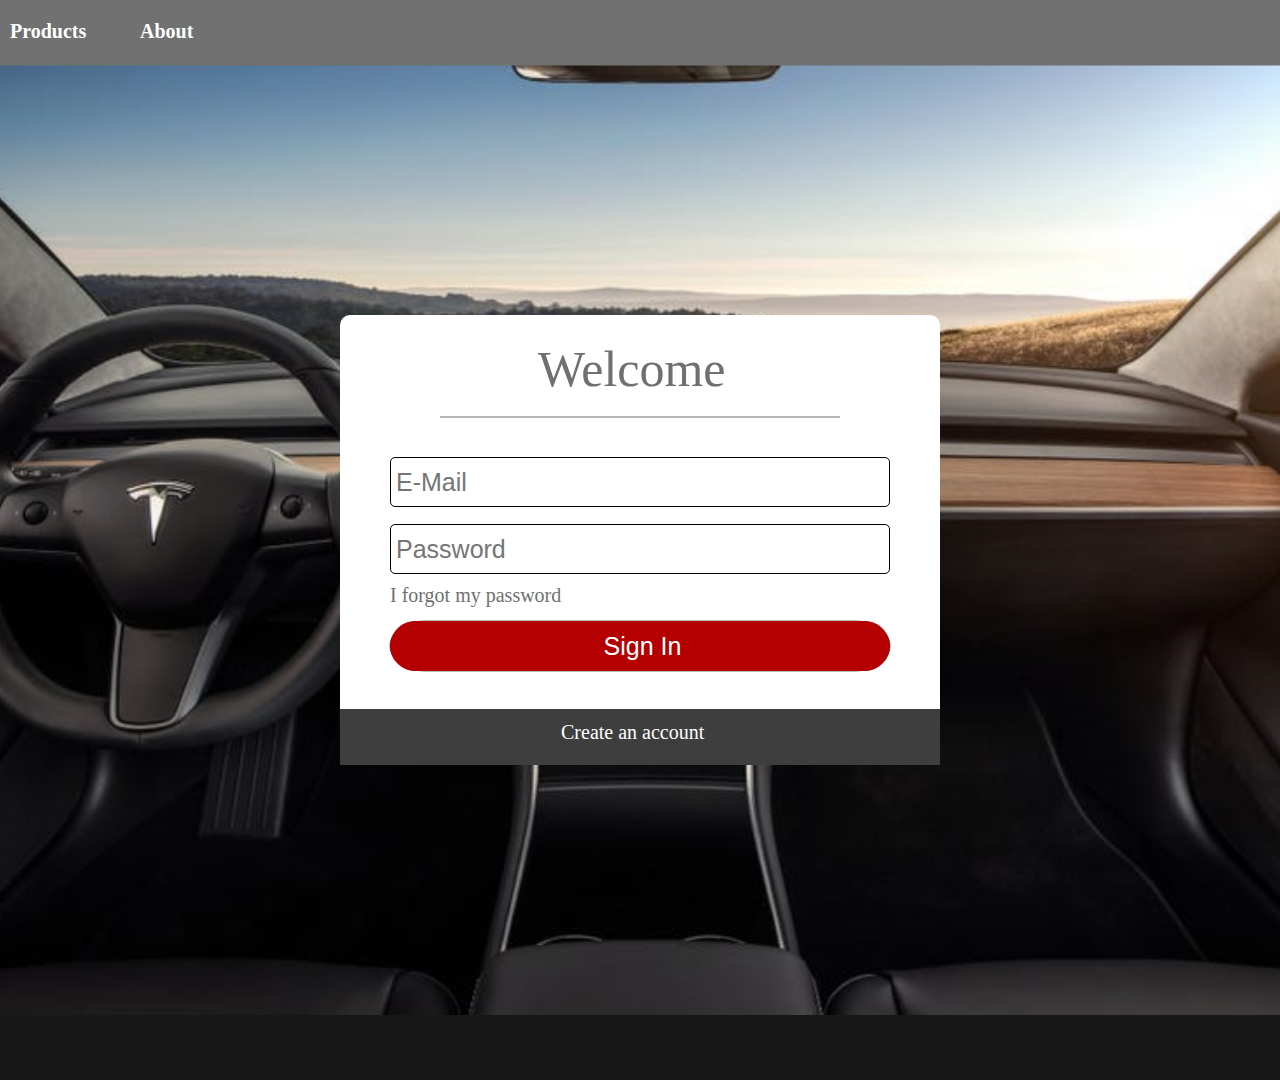
==== index.html @ 1341ceea "v2" ====
<!DOCTYPE html>
<html>
<head>
<meta charset="utf-8"/>
<meta http-equiv="X-UA-Compatible" content="IE=edge"/>
<title>Web 1920 – 1</title>
<link rel="stylesheet" type="text/css" id="applicationStylesheet" href="./css/style.css"/>
<script id="applicationScript" type="text/javascript" src="Web_1920___1.js"></script>
</head>
<body>
<div id="Web_1920___1" class="">
	<svg class="ID597bceae4528e621008b58b2">
		<pattern elementId="ID597bceae4528e621008b58b2_A0_Rectangle_2" id="ID597bceae4528e621008b58b2_A0_Rectangle_2_pattern" x="0" y="0" width="100%" height="100%">
			<image x="0" y="0" width="100%" height="100%" href="ID597bceae4528e621008b58b2_A0_Rectangle_2_pattern.png" xlink:href="ID597bceae4528e621008b58b2_A0_Rectangle_2_pattern.png"></image>
		</pattern>
		<rect fill="url(#ID597bceae4528e621008b58b2_A0_Rectangle_2_pattern)" id="ID597bceae4528e621008b58b2" rx="0" ry="0" x="0" y="0" width="1920" height="1197">
		</rect>
	</svg>
	<svg class="Rectangle_1">
		<rect fill="rgba(255,255,255,1)" id="Rectangle_1" rx="10" ry="10" x="0" y="0" width="600" height="450">
		</rect>
	</svg>
	<div id="Welcome">
		<span>Welcome</span>
	</div>
	<svg class="Path_3" viewBox="2715.456 1247 400 1">
		<path fill="transparent" stroke="rgba(112,112,112,1)" stroke-width="1px" stroke-linejoin="miter" stroke-linecap="butt" stroke-miterlimit="4" shape-rendering="auto" id="Path_3" d="M 2715.456298828125 1247 L 3115.456298828125 1247">
		</path>
	</svg>
	<svg class="Path_6" viewBox="0 0 500 50">
		<path fill="rgba(180,0,0,1)" stroke="rgba(112,112,112,1)" stroke-width="1px" stroke-linejoin="miter" stroke-linecap="butt" stroke-miterlimit="4" shape-rendering="auto" id="Path_6" d="M 35 0 L 465 0 C 484.3299560546875 0 500 11.19288063049316 500 25 C 500 38.80712127685547 484.3299560546875 50 465 50 L 35 50 C 15.6700325012207 50 0 38.80712127685547 0 25 C 0 11.19288063049316 15.6700325012207 0 35 0 Z">
		</path>
	</svg>
	<div id="E_Mail">
		<span>  <input type="text" name="username" id="username" placeholder="E-Mail"></span>
	</div>
	<div id="Password">
		<span> <input type="password" name="password" id="password" placeholder="Password"></span>
	</div>
	<div id="SIGN_IN">
		<button type="submit">Sign In</button>
	</div>
	<div id="I_forgot_my_password">
		<span>I forgot my password</span>
	</div>
	<svg class="Rectangle_2">
		<rect fill="rgba(62,62,62,1)" id="Rectangle_2" rx="0" ry="0" x="0" y="0" width="600" height="56">
		</rect>
	</svg>
	<div id="Create_an_account">
		<span>Create an account</span>
	</div>
	<svg class="Nav_Bar">
		<rect fill="rgba(113,113,113,1)" stroke="rgba(112,112,112,1)" stroke-width="1px" stroke-linejoin="miter" stroke-linecap="butt" stroke-miterlimit="4" shape-rendering="auto" id="Nav_Bar" rx="0" ry="0" x="0" y="0" width="1920" height="65">
		</rect>
	</svg>
	<svg class="Login_btn">
		<rect fill="rgba(146,146,146,1)" id="Login_btn" rx="17.5" ry="17.5" x="0" y="0" width="88" height="35">
		</rect>
	</svg>
	<div id="Log_in">
		<span>Log in</span>
	</div>
	<div id="Home">
		<span>Home</span>
	</div>
	<div id="Products">
		<span>Products</span>
	</div>
	<div id="About">
		<span>About</span>
	</div>
	<svg class="tesla_logo_text_png_14">
		<pattern elementId="tesla_logo_text_png_14_A0_Rectangle_8" id="tesla_logo_text_png_14_A0_Rectangle_8_pattern" x="0" y="0" width="100%" height="100%">
			<image x="0" y="0" width="100%" height="100%" href="tesla_logo_text_png_14_A0_Rectangle_8_pattern.png" xlink:href="tesla_logo_text_png_14_A0_Rectangle_8_pattern.png"></image>
		</pattern>
		<rect fill="url(#tesla_logo_text_png_14_A0_Rectangle_8_pattern)" id="tesla_logo_text_png_14" rx="0" ry="0" x="0" y="0" width="171" height="34">
		</rect>
	</svg>
	<svg class="Nav_Bar_A0_Rectangle_9">
		<rect fill="rgba(23,23,23,1)" id="Nav_Bar_A0_Rectangle_9" rx="0" ry="0" x="0" y="0" width="1920" height="65">
		</rect>
	</svg>
</div>
</body>
</html>
---- css/style.css ----
.mediaViewInfo {
	--web-view-name: Web 1920 – 1;
	--web-view-id: Web_1920___1;
	--web-center-horizontally: true;
	--web-enable-deep-linking: true;
}
:root {
	--web-view-ids: Web_1920___1;
}
* {
	margin: 0;
	padding: 0;
	box-sizing: border-box;
	border: none;
}
#Web_1920___1 {
	position: absolute;
	box-sizing: border-box;
	transform: translateX(-50%);
	left: 50%;
	background: #E5E5E5;
	width: 1920px;
	height: 1080px;
	background-color: rgba(121,121,121,1);
	overflow: hidden;
	--web-view-name: Web 1920 – 1;
	--web-view-id: Web_1920___1;
	--web-center-horizontally: true;
	--web-enable-deep-linking: true;
}
.ID597bceae4528e621008b58b2 {
	position: absolute;
	overflow: visible;
	width: 1920px;
	height: 1197px;
	left: 0px;
	top: -149px;
}
.Rectangle_1 {
	position: absolute;
	overflow: visible;
	width: 600px;
	height: 450px;
	left: 660px;
	top: 315px;
}
#Welcome {
	position: absolute;
	left: 858px;
	top: 340px;
	overflow: visible;
	width: 206px;
	white-space: nowrap;
	text-align: left;
	font-family: Segoe UI;
	font-style: normal;
	font-weight: normal;
	font-size: 50px;
	color: rgba(112,112,112,1);
}
.Path_3 {
	overflow: visible;
	position: absolute;
	width: 400px;
	height: 1px;
	left: 760.456px;
	top: 417px;
	transform: matrix(1,0,0,1,0,0);
}
.Path_6 {
	overflow: visible;
	position: absolute;
	width: 500px;
	height: 50px;
	left: 710px;
	top: 621px;
	transform: matrix(1,0,0,1,0,0);
}
#E_Mail {
	position: absolute;
	left: 725px;
	top: 463px;
	overflow: visible;
	width: 71px;
	white-space: nowrap;
	text-align: left;
	font-family: Segoe UI;
	font-style: normal;
	font-weight: normal;
	font-size: 25px;
	color: rgba(112,112,112,1);
}
#Password {
	position: absolute;
	left: 725px;
	top: 529px;
	overflow: visible;
	width: 104px;
	white-space: nowrap;
	text-align: left;
	font-family: Segoe UI;
	font-style: normal;
	font-weight: normal;
	font-size: 25px;
	color: rgba(112,112,112,1);
}
#SIGN_IN {
	position: absolute;
	left: 916px;
	top: 628px;
	overflow: visible;
	width: 89px;
	white-space: nowrap;
	text-align: left;
	font-family: Segoe UI;
	font-style: normal;
	font-weight: normal;
	font-size: 25px;
	color: rgba(255,255,255,1);
}
#I_forgot_my_password {
	position: absolute;
	left: 710px;
	top: 584px;
	overflow: visible;
	width: 189px;
	white-space: nowrap;
	text-align: left;
	font-family: Segoe UI;
	font-style: normal;
	font-weight: normal;
	font-size: 20px;
	color: rgba(112,112,112,1);
}
.Rectangle_2 {
	position: absolute;
	overflow: visible;
	width: 600px;
	height: 56px;
	left: 660px;
	top: 709px;
}
#Create_an_account {
	position: absolute;
	left: 881px;
	top: 721px;
	overflow: visible;
	width: 160px;
	white-space: nowrap;
	text-align: left;
	font-family: Segoe UI;
	font-style: normal;
	font-weight: normal;
	font-size: 20px;
	color: rgba(255,255,255,1);
}
.Nav_Bar {
	position: absolute;
	overflow: visible;
	width: 1920px;
	height: 65px;
	left: 0px;
	top: 0px;
}
.Login_btn {
	position: absolute;
	overflow: visible;
	width: 88px;
	height: 35px;
	left: 1788px;
	top: 15px;
}
#Log_in {
	position: absolute;
	left: 1813px;
	top: 21px;
	overflow: visible;
	width: 43px;
	white-space: nowrap;
	text-align: left;
	font-family: Segoe UI;
	font-style: normal;
	font-weight: bold;
	font-size: 15px;
	color: rgba(255,255,255,1);
}
#Home {
	position: absolute;
	left: 225px;
	top: 20px;
	overflow: visible;
	width: 56px;
	white-space: nowrap;
	text-align: left;
	font-family: Segoe UI;
	font-style: normal;
	font-weight: bold;
	font-size: 20px;
	color: rgba(255,255,255,1);
}
#Home:hover{
	color:crimson;
}
#Products {
	position: absolute;
	left: 330px;
	top: 20px;
	overflow: visible;
	width: 81px;
	white-space: nowrap;
	text-align: left;
	font-family: Segoe UI;
	font-style: normal;
	font-weight: bold;
	font-size: 20px;
	color: rgba(255,255,255,1);
}
#Products:hover{
	color:crimson;
}
#About {
	position: absolute;
	left: 460px;
	top: 20px;
	overflow: visible;
	width: 57px;
	white-space: nowrap;
	text-align: left;
	font-family: Segoe UI;
	font-style: normal;
	font-weight: bold;
	font-size: 20px;
	color: rgba(255,255,255,1);
}
#About:hover{
	color:crimson;
}
.tesla_logo_text_png_14 {
	position: absolute;
	overflow: visible;
	width: 171px;
	height: 34px;
	left: 14px;
	top: 17px;
}
.tesla_logo_text_png_14  :hover{
	transform: scale(1.01);
	filter: drop-shadow(0 0 0.75rem crimson);
	z-index:10;
}
.Nav_Bar_A0_Rectangle_9 {
	position: absolute;
	overflow: visible;
	width: 1920px;
	height: 65px;
	left: 0px;
	top: 1015px;
}
#username{
	position: relative;
	right: 15px;
	bottom: 6px;
	width: 500px;
	height: 50px;
	box-sizing: border-box;
	border: 1px solid black;
	border-radius: 5px;
	padding-left: 5px;
	font-size: 25px;
}

#password{
	position: relative;
	right: 15px;
	bottom: 5px;
	width: 500px;
	height: 50px;
	box-sizing: border-box;
	border: 1px solid black;
	border-radius: 5px;
	padding-left: 5px;
	font-size: 25px;
}

button{
	position: relative;
	right: 206px;
	bottom: 7px;
	width: 500px;
	height: 50px;
	box-sizing: border-box;
	background-color: #b40000;
	border: 1px solid #b40000;
	border-radius: 100px;
	padding-left: 5px;
	font-size: 25px;
	color: white;
}
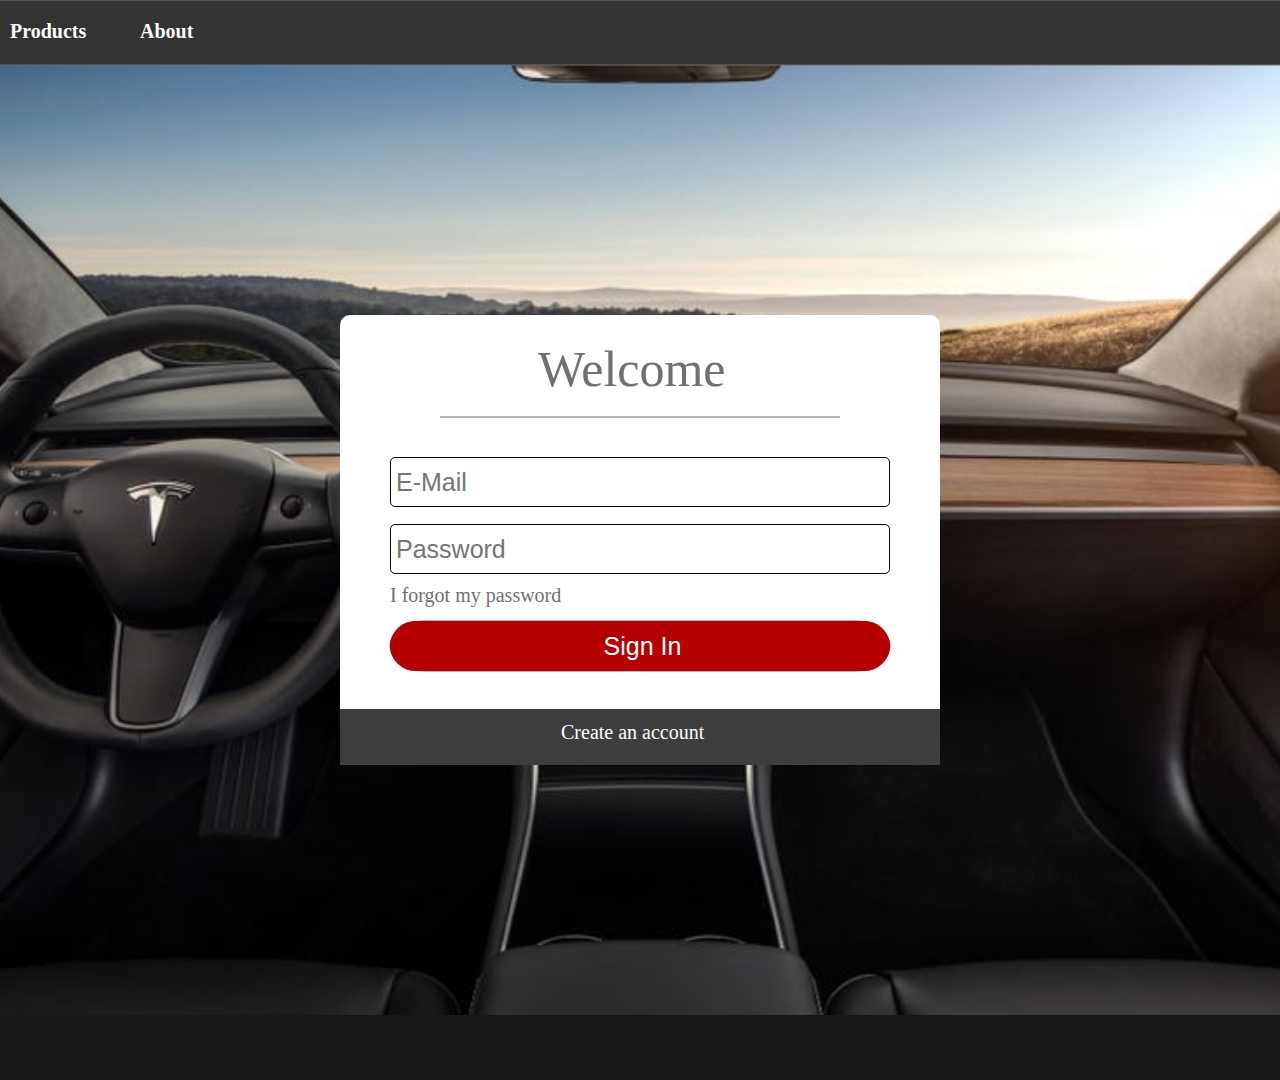
==== commit 5f74ac3b: "vx" ====
--- a/index.html
+++ b/index.html
@@ -1,86 +1,119 @@
 <!DOCTYPE html>
 <html>
+
 <head>
-<meta charset="utf-8"/>
-<meta http-equiv="X-UA-Compatible" content="IE=edge"/>
-<title>Web 1920 – 1</title>
-<link rel="stylesheet" type="text/css" id="applicationStylesheet" href="./css/style.css"/>
-<script id="applicationScript" type="text/javascript" src="Web_1920___1.js"></script>
+	<meta charset="utf-8" />
+	<meta http-equiv="X-UA-Compatible" content="IE=edge" />
+	<title>Tesla-Login</title>
+	<link rel="stylesheet" type="text/css" id="applicationStylesheet" href="./css/style.css" />
+	<script id="applicationScript" type="text/javascript" src="Web_1920___1.js"></script>
 </head>
+
 <body>
-<div id="Web_1920___1" class="">
-	<svg class="ID597bceae4528e621008b58b2">
-		<pattern elementId="ID597bceae4528e621008b58b2_A0_Rectangle_2" id="ID597bceae4528e621008b58b2_A0_Rectangle_2_pattern" x="0" y="0" width="100%" height="100%">
-			<image x="0" y="0" width="100%" height="100%" href="ID597bceae4528e621008b58b2_A0_Rectangle_2_pattern.png" xlink:href="ID597bceae4528e621008b58b2_A0_Rectangle_2_pattern.png"></image>
-		</pattern>
-		<rect fill="url(#ID597bceae4528e621008b58b2_A0_Rectangle_2_pattern)" id="ID597bceae4528e621008b58b2" rx="0" ry="0" x="0" y="0" width="1920" height="1197">
-		</rect>
-	</svg>
-	<svg class="Rectangle_1">
-		<rect fill="rgba(255,255,255,1)" id="Rectangle_1" rx="10" ry="10" x="0" y="0" width="600" height="450">
-		</rect>
-	</svg>
-	<div id="Welcome">
-		<span>Welcome</span>
+	<div id="Web_1920___1" class="">
+		<svg class="ID597bceae4528e621008b58b2">
+			<pattern elementId="ID597bceae4528e621008b58b2_A0_Rectangle_2"
+				id="ID597bceae4528e621008b58b2_A0_Rectangle_2_pattern" x="0" y="0" width="100%" height="100%">
+				<image x="0" y="0" width="100%" height="100%"
+					href="ID597bceae4528e621008b58b2_A0_Rectangle_2_pattern.png"
+					xlink:href="ID597bceae4528e621008b58b2_A0_Rectangle_2_pattern.png"></image>
+			</pattern>
+			<rect fill="url(#ID597bceae4528e621008b58b2_A0_Rectangle_2_pattern)" id="ID597bceae4528e621008b58b2" rx="0"
+				ry="0" x="0" y="0" width="1920" height="1197">
+			</rect>
+		</svg>
+		<svg class="Rectangle_1">
+			<rect fill="rgba(255,255,255,1)" id="Rectangle_1" rx="10" ry="10" x="0" y="0" width="600" height="450">
+			</rect>
+		</svg>
+		<div id="Welcome">
+			<span>Welcome</span>
+		</div>
+		<svg class="Path_3" viewBox="2715.456 1247 400 1">
+			<path fill="transparent" stroke="rgba(112,112,112,1)" stroke-width="1px" stroke-linejoin="miter"
+				stroke-linecap="butt" stroke-miterlimit="4" shape-rendering="auto" id="Path_3"
+				d="M 2715.456298828125 1247 L 3115.456298828125 1247">
+			</path>
+		</svg>
+		<svg class="Path_6" viewBox="0 0 500 50">
+			<path fill="rgba(180,0,0,1)" stroke="rgba(112,112,112,1)" stroke-width="1px" stroke-linejoin="miter"
+				stroke-linecap="butt" stroke-miterlimit="4" shape-rendering="auto" id="Path_6"
+				d="M 35 0 L 465 0 C 484.3299560546875 0 500 11.19288063049316 500 25 C 500 38.80712127685547 484.3299560546875 50 465 50 L 35 50 C 15.6700325012207 50 0 38.80712127685547 0 25 C 0 11.19288063049316 15.6700325012207 0 35 0 Z">
+			</path>
+		</svg>
+		<div id="E_Mail">
+			<span> <input type="text" name="username" id="username" placeholder="E-Mail"></span>
+		</div>
+		<div id="Password">
+			<span> <input type="password" name="password" id="password" placeholder="Password"></span>
+		</div>
+		<a href="https://kairia.github.io/teslaproducts/">
+			<div id="SIGN_IN">
+				<button type="submit">Sign In</button>
+			</div>
+		</a>
+		<a href="https://www.tesla.com/user/password">
+			<div id="I_forgot_my_password">
+			<span>I forgot my password</span>
+		</div>
+		</a>
+		<a href="https://auth.tesla.com/register">
+			<svg class="Rectangle_2">
+				<rect fill="rgba(62,62,62,1)" id="Rectangle_2" rx="0" ry="0" x="0" y="0" width="600" height="56">
+				</rect>
+			</svg>
+			<div id="Create_an_account">
+				<span>Create an account</span>
+			</div>
+		</a>
+		<svg class="Nav_Bar">
+			<rect fill="rgba(51, 51, 51,1)" stroke="rgba(112,112,112,1)" stroke-width="1px" stroke-linejoin="miter"
+				stroke-linecap="butt" stroke-miterlimit="4" shape-rendering="auto" id="Nav_Bar" rx="0" ry="0" x="0"
+				y="0" width="1920" height="65">
+			</rect>
+		</svg>
+		<a href="https://kairia.github.io/teslalogin/">
+			<svg class="Login_btn">
+				<rect fill="rgba(146,146,146,1)" id="Login_btn" rx="17.5" ry="17.5" x="0" y="0" width="88" height="35">
+				</rect>
+			</svg>
+			<div id="Log_in">
+				<span>Log in</span>
+			</div>
+		</a>
+		<a href="https://kairia.github.io/teslahome/">
+			<div id="Home">
+				<span>Home</span>
+			</div>
+		</a>
+		<a href="https://kairia.github.io/teslaproducts/">
+			<div id="Products">
+				<span>Products</span>
+			</div>
+		</a>
+		<a href="https://kairia.github.io/teslaabout/">
+			<div id="About">
+				<span>About</span>
+			</div>
+		</a>
+		<a href="https://kairia.github.io/teslahome/">
+			<svg class="tesla_logo_text_png_14">
+				<pattern elementId="tesla_logo_text_png_14_A0_Rectangle_8"
+					id="tesla_logo_text_png_14_A0_Rectangle_8_pattern" x="0" y="0" width="100%" height="100%">
+					<image x="0" y="0" width="100%" height="100%" href="tesla_logo_text_png_14_A0_Rectangle_8_pattern.png"
+						xlink:href="tesla_logo_text_png_14_A0_Rectangle_8_pattern.png"></image>
+				</pattern>
+				<rect fill="url(#tesla_logo_text_png_14_A0_Rectangle_8_pattern)" id="tesla_logo_text_png_14" rx="0" ry="0"
+					x="0" y="0" width="171" height="34">
+				</rect>
+			</svg>
+		</a>
+		<svg class="Nav_Bar_A0_Rectangle_9">
+			<rect fill="rgba(23,23,23,1)" id="Nav_Bar_A0_Rectangle_9" rx="0" ry="0" x="0" y="0" width="1920"
+				height="65">
+			</rect>
+		</svg>
 	</div>
-	<svg class="Path_3" viewBox="2715.456 1247 400 1">
-		<path fill="transparent" stroke="rgba(112,112,112,1)" stroke-width="1px" stroke-linejoin="miter" stroke-linecap="butt" stroke-miterlimit="4" shape-rendering="auto" id="Path_3" d="M 2715.456298828125 1247 L 3115.456298828125 1247">
-		</path>
-	</svg>
-	<svg class="Path_6" viewBox="0 0 500 50">
-		<path fill="rgba(180,0,0,1)" stroke="rgba(112,112,112,1)" stroke-width="1px" stroke-linejoin="miter" stroke-linecap="butt" stroke-miterlimit="4" shape-rendering="auto" id="Path_6" d="M 35 0 L 465 0 C 484.3299560546875 0 500 11.19288063049316 500 25 C 500 38.80712127685547 484.3299560546875 50 465 50 L 35 50 C 15.6700325012207 50 0 38.80712127685547 0 25 C 0 11.19288063049316 15.6700325012207 0 35 0 Z">
-		</path>
-	</svg>
-	<div id="E_Mail">
-		<span>  <input type="text" name="username" id="username" placeholder="E-Mail"></span>
-	</div>
-	<div id="Password">
-		<span> <input type="password" name="password" id="password" placeholder="Password"></span>
-	</div>
-	<div id="SIGN_IN">
-		<button type="submit">Sign In</button>
-	</div>
-	<div id="I_forgot_my_password">
-		<span>I forgot my password</span>
-	</div>
-	<svg class="Rectangle_2">
-		<rect fill="rgba(62,62,62,1)" id="Rectangle_2" rx="0" ry="0" x="0" y="0" width="600" height="56">
-		</rect>
-	</svg>
-	<div id="Create_an_account">
-		<span>Create an account</span>
-	</div>
-	<svg class="Nav_Bar">
-		<rect fill="rgba(113,113,113,1)" stroke="rgba(112,112,112,1)" stroke-width="1px" stroke-linejoin="miter" stroke-linecap="butt" stroke-miterlimit="4" shape-rendering="auto" id="Nav_Bar" rx="0" ry="0" x="0" y="0" width="1920" height="65">
-		</rect>
-	</svg>
-	<svg class="Login_btn">
-		<rect fill="rgba(146,146,146,1)" id="Login_btn" rx="17.5" ry="17.5" x="0" y="0" width="88" height="35">
-		</rect>
-	</svg>
-	<div id="Log_in">
-		<span>Log in</span>
-	</div>
-	<div id="Home">
-		<span>Home</span>
-	</div>
-	<div id="Products">
-		<span>Products</span>
-	</div>
-	<div id="About">
-		<span>About</span>
-	</div>
-	<svg class="tesla_logo_text_png_14">
-		<pattern elementId="tesla_logo_text_png_14_A0_Rectangle_8" id="tesla_logo_text_png_14_A0_Rectangle_8_pattern" x="0" y="0" width="100%" height="100%">
-			<image x="0" y="0" width="100%" height="100%" href="tesla_logo_text_png_14_A0_Rectangle_8_pattern.png" xlink:href="tesla_logo_text_png_14_A0_Rectangle_8_pattern.png"></image>
-		</pattern>
-		<rect fill="url(#tesla_logo_text_png_14_A0_Rectangle_8_pattern)" id="tesla_logo_text_png_14" rx="0" ry="0" x="0" y="0" width="171" height="34">
-		</rect>
-	</svg>
-	<svg class="Nav_Bar_A0_Rectangle_9">
-		<rect fill="rgba(23,23,23,1)" id="Nav_Bar_A0_Rectangle_9" rx="0" ry="0" x="0" y="0" width="1920" height="65">
-		</rect>
-	</svg>
-</div>
 </body>
+
 </html>--- a/css/style.css
+++ b/css/style.css
@@ -295,4 +295,7 @@
 	padding-left: 5px;
 	font-size: 25px;
 	color: white;
+}
+html{
+	background-color:rgba(23,23,23,1);
 }